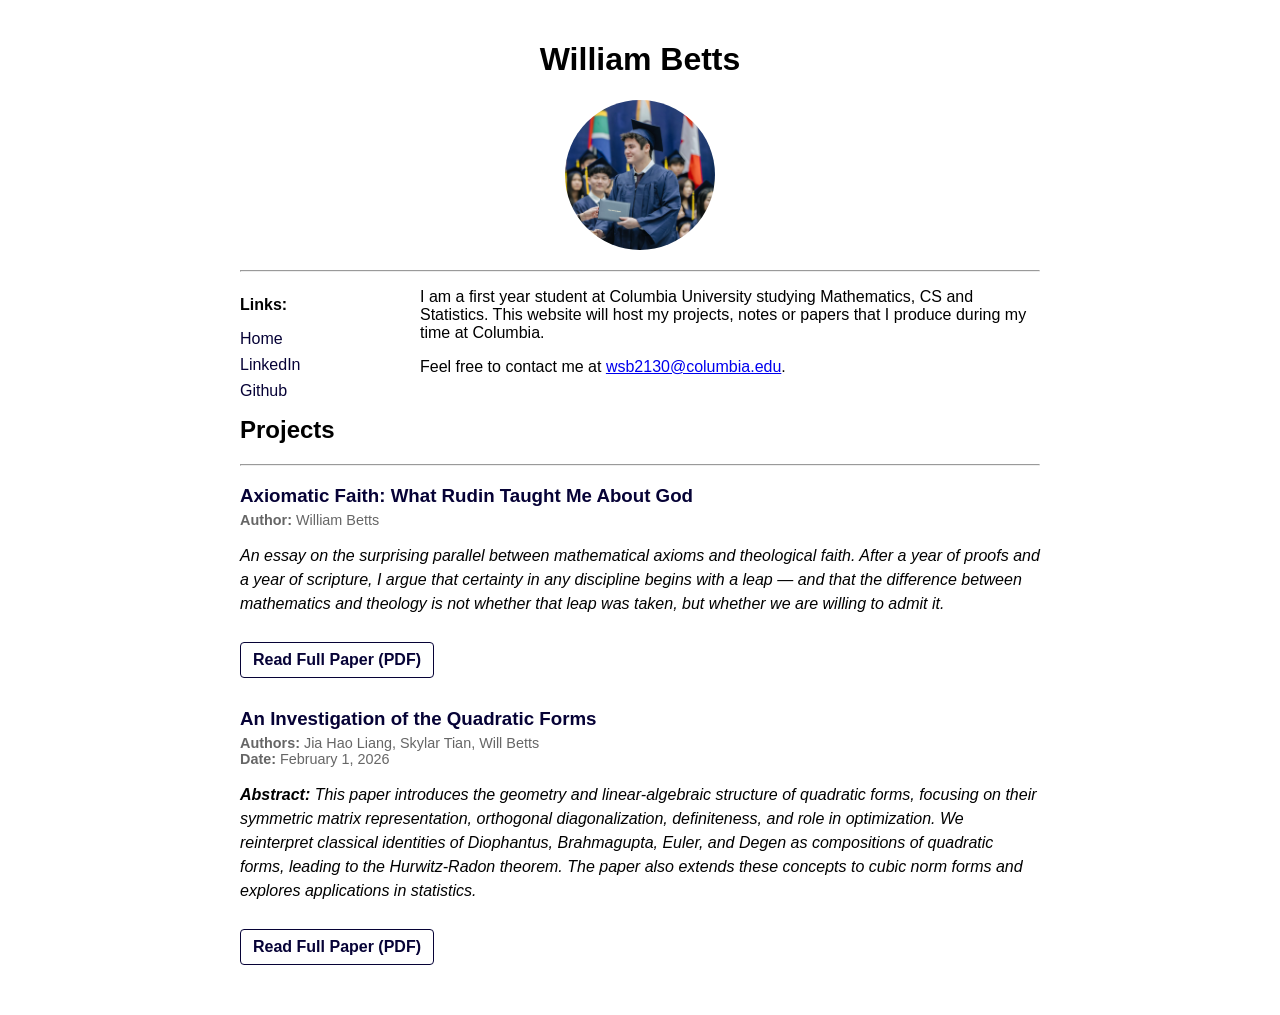
==== index.html @ 6b441ccb "fixed bugs" ====
<!DOCTYPE html>
<html lang="en">
<head>
  <meta charset="UTF-8">
  <title>William Betts</title>
  <link rel="stylesheet" href="style.css">
</head>
<body>
  <div class="container">
    <h1>William Betts</h1>

    <img src="me.jpg" alt="Photo of William Betts" class="profile-photo">

    <hr>

    <div class="links">
      <p><strong>Links:</strong></p>
      <ul>
        <li><a href="index.html">Home</a></li>
        <li><a href="https://www.linkedin.com/in/williamshilunbetts" target="_blank" rel="noopener noreferrer">LinkedIn</a></li>
        <li><a href="https://github.com/WillBetts22" target="_blank" rel="noopener noreferrer">Github</a></li>
      </ul>
    </div>

    <div class="about">
      <p>I am a first year student at Columbia University studying Mathematics, CS and Statistics.
      This website will host my projects, notes or papers that I produce during my time at Columbia.</p>
      <p>Feel free to contact me at <a href="mailto:wsb2130@columbia.edu">wsb2130@columbia.edu</a>.</p>
    </div>

    <div class="projects">
      <h2>Projects</h2>
      <hr>

      <div class="project-item">
        <h3>Axiomatic Faith: What Rudin Taught Me About God</h3>
        <p class="meta">
          <strong>Author:</strong> William Betts
        </p>
        <p class="abstract">
          An essay on the surprising parallel between mathematical axioms and theological faith. After a year of proofs and a year of scripture, I argue that certainty in any discipline begins with a leap — and that the difference between mathematics and theology is not whether that leap was taken, but whether we are willing to admit it.
        </p>
        <a href="Math%20%26%20Theology%20Paper.pdf" target="_blank" class="pdf-link">Read Full Paper (PDF)</a>
      </div>

      <div class="project-item">
        <h3>An Investigation of the Quadratic Forms</h3>
        <p class="meta">
          <strong>Authors:</strong> Jia Hao Liang, Skylar Tian, Will Betts <br>
          <strong>Date:</strong> February 1, 2026
        </p>
        <p class="abstract">
          <strong>Abstract:</strong> This paper introduces the geometry and linear-algebraic structure of quadratic forms,
          focusing on their symmetric matrix representation, orthogonal diagonalization, definiteness, and role
          in optimization. We reinterpret classical identities of Diophantus, Brahmagupta, Euler,
          and Degen as compositions of quadratic forms, leading to the Hurwitz-Radon theorem. The paper also extends these concepts to cubic norm forms and explores applications in statistics.
        </p>
        <a href="Honors_Math_Project.pdf" target="_blank" class="pdf-link">Read Full Paper (PDF)</a>
      </div>
    </div>
  </div>
</body>
</html>
---- style.css ----
body {
  font-family: Arial, sans-serif;
  background-color: #ffffff;
  color: #000000;
  margin: 0;
  padding: 0;
}

.container {
  max-width: 800px;
  margin: 0 auto;
  padding: 20px;
}

h1 {
  text-align: center;
}

.profile-photo {
  display: block;
  margin: 0 auto 20px;
  width: 150px;
  height: 150px;
  object-fit: cover;
  border-radius: 50%;
}

.links {
  float: left;
  width: 150px;
}

.links ul {
  list-style-type: none;
  padding: 0;
}

.links li {
  margin-bottom: 8px;
}

.links a {
  text-decoration: none;
  color: rgb(6, 2, 54);
}

.about {
  margin-left: 180px;
}

/* Projects Section */

.projects {
  clear: both;
  margin-top: 40px;
}

.project-item {
  margin-bottom: 30px;
}

.project-item h3 {
  margin-bottom: 5px;
  color: rgb(6, 2, 54);
}

.project-item .meta {
  font-size: 0.9em;
  color: #666;
  margin-top: 0;
  margin-bottom: 10px;
}

.project-item .abstract {
  font-style: italic;
  line-height: 1.5;
}

.pdf-link {
  display: inline-block;
  margin-top: 10px;
  color: rgb(6, 2, 54);
  font-weight: bold;
  text-decoration: none;
  border: 1px solid rgb(6, 2, 54);
  padding: 8px 12px;
  border-radius: 4px;
  transition: background-color 0.3s, color 0.3s;
}

.pdf-link:hover {
  background-color: rgb(6, 2, 54);
  color: #ffffff;
}
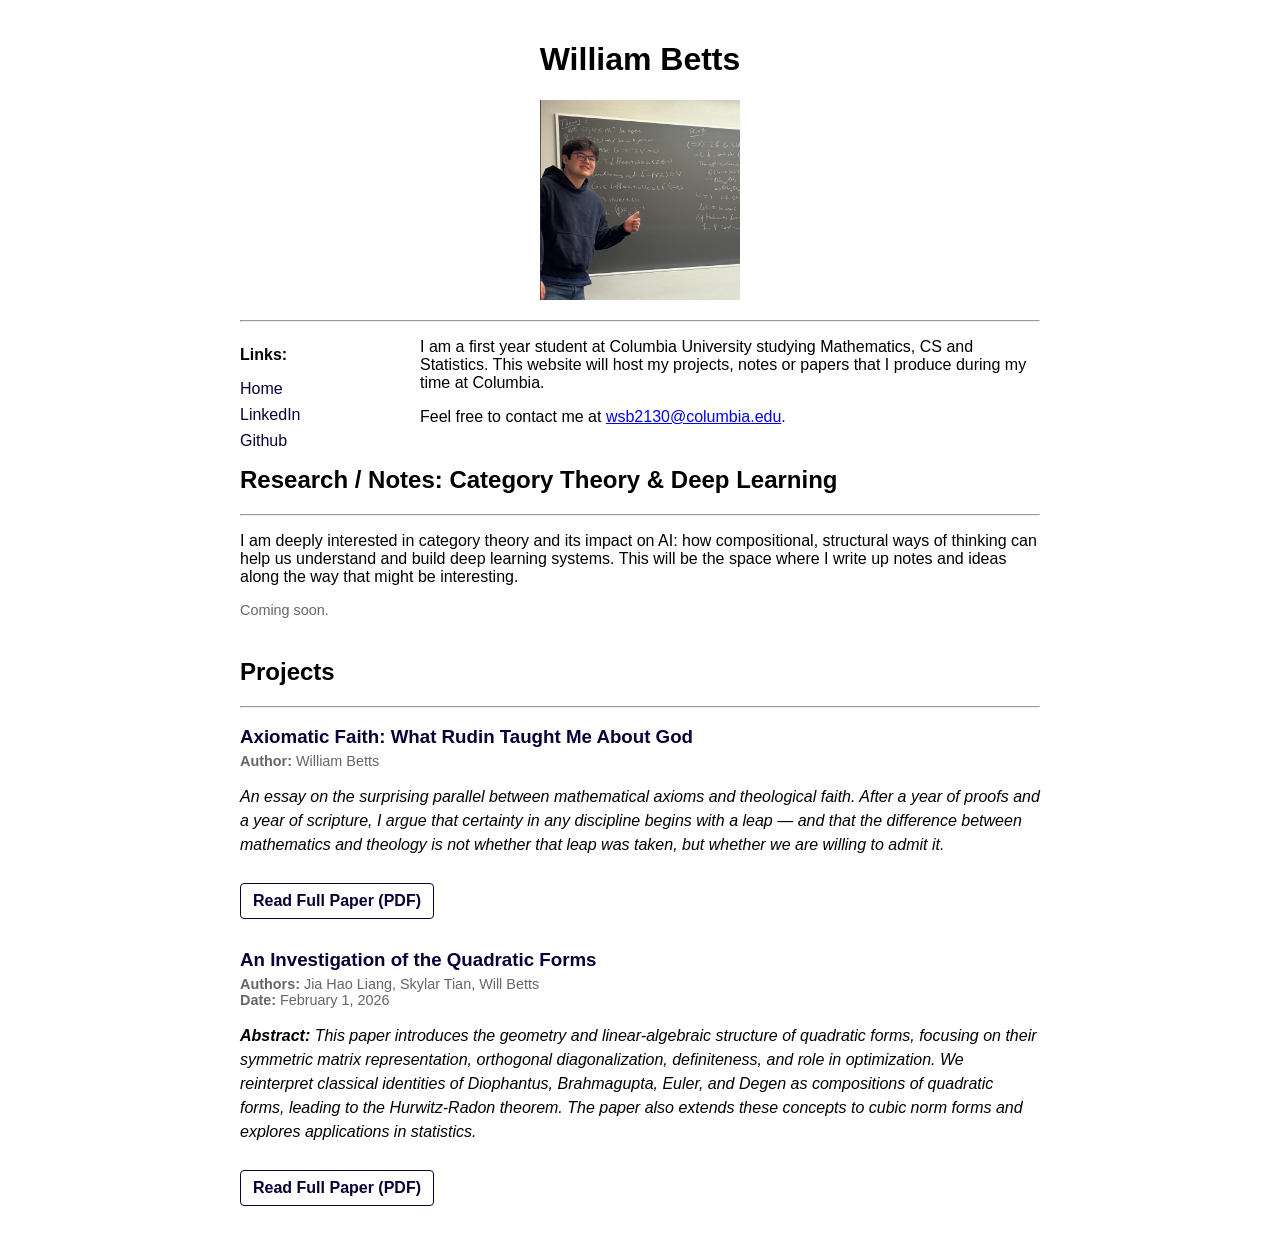
==== commit d5764f37: "Use introphoto as square profile photo; add category theory & deep learning research section Co-Auth" ====
--- a/index.html
+++ b/index.html
@@ -9,7 +9,7 @@
   <div class="container">
     <h1>William Betts</h1>
 
-    <img src="me.jpg" alt="Photo of William Betts" class="profile-photo">
+    <img src="introphoto.png" alt="Photo of William Betts" class="profile-photo">
 
     <hr>
 
@@ -26,6 +26,15 @@
       <p>I am a first year student at Columbia University studying Mathematics, CS and Statistics.
       This website will host my projects, notes or papers that I produce during my time at Columbia.</p>
       <p>Feel free to contact me at <a href="mailto:wsb2130@columbia.edu">wsb2130@columbia.edu</a>.</p>
+    </div>
+
+    <div class="research">
+      <h2>Research / Notes: Category Theory &amp; Deep Learning</h2>
+      <hr>
+      <p>I am deeply interested in category theory and its impact on AI: how compositional, structural
+      ways of thinking can help us understand and build deep learning systems. This will be the space
+      where I write up notes and ideas along the way that might be interesting.</p>
+      <p class="meta">Coming soon.</p>
     </div>
 
     <div class="projects">
--- a/style.css
+++ b/style.css
@@ -19,10 +19,10 @@
 .profile-photo {
   display: block;
   margin: 0 auto 20px;
-  width: 150px;
-  height: 150px;
+  width: 200px;
+  height: 200px;
   object-fit: cover;
-  border-radius: 50%;
+  object-position: left center;
 }
 
 .links {
@@ -46,6 +46,18 @@
 
 .about {
   margin-left: 180px;
+}
+
+/* Research Section */
+
+.research {
+  clear: both;
+  margin-top: 40px;
+}
+
+.research .meta {
+  font-size: 0.9em;
+  color: #666;
 }
 
 /* Projects Section */
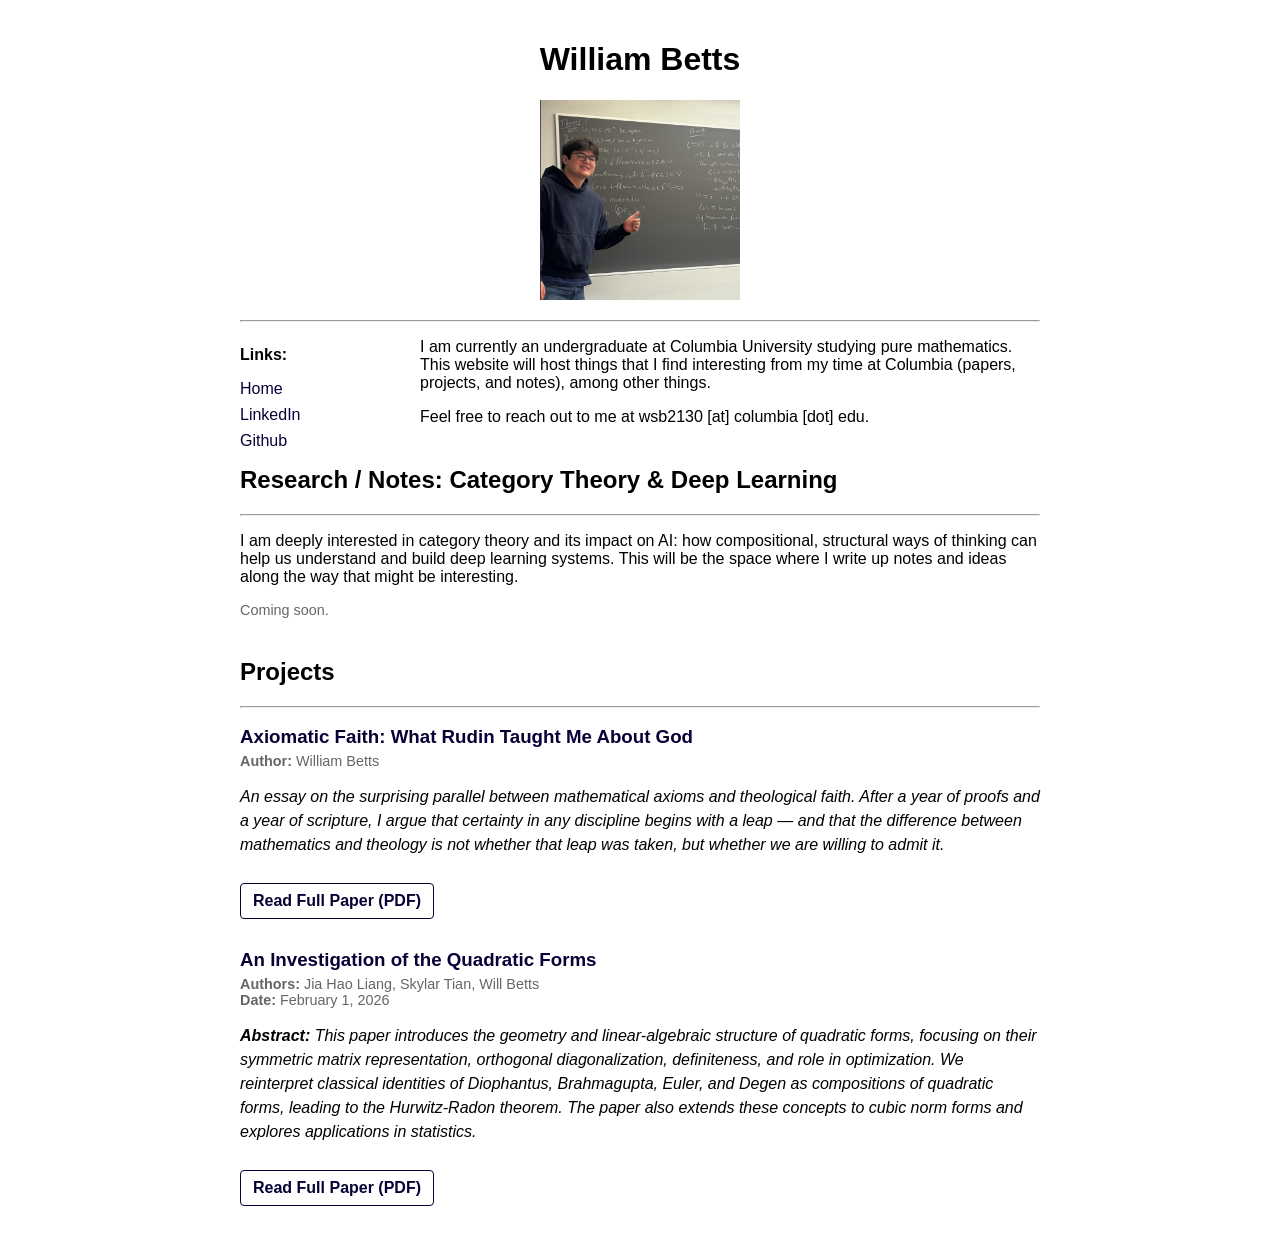
==== commit 4d52e759: "Update intro text Co-Authored-By: Claude Opus 5.5 <noreply@anthropic.com>" ====
--- a/index.html
+++ b/index.html
@@ -23,9 +23,9 @@
     </div>
 
     <div class="about">
-      <p>I am a first year student at Columbia University studying Mathematics, CS and Statistics.
-      This website will host my projects, notes or papers that I produce during my time at Columbia.</p>
-      <p>Feel free to contact me at <a href="mailto:wsb2130@columbia.edu">wsb2130@columbia.edu</a>.</p>
+      <p>I am currently an undergraduate at Columbia University studying pure mathematics.
+      This website will host things that I find interesting from my time at Columbia (papers, projects, and notes), among other things.</p>
+      <p>Feel free to reach out to me at wsb2130 [at] columbia [dot] edu.</p>
     </div>
 
     <div class="research">
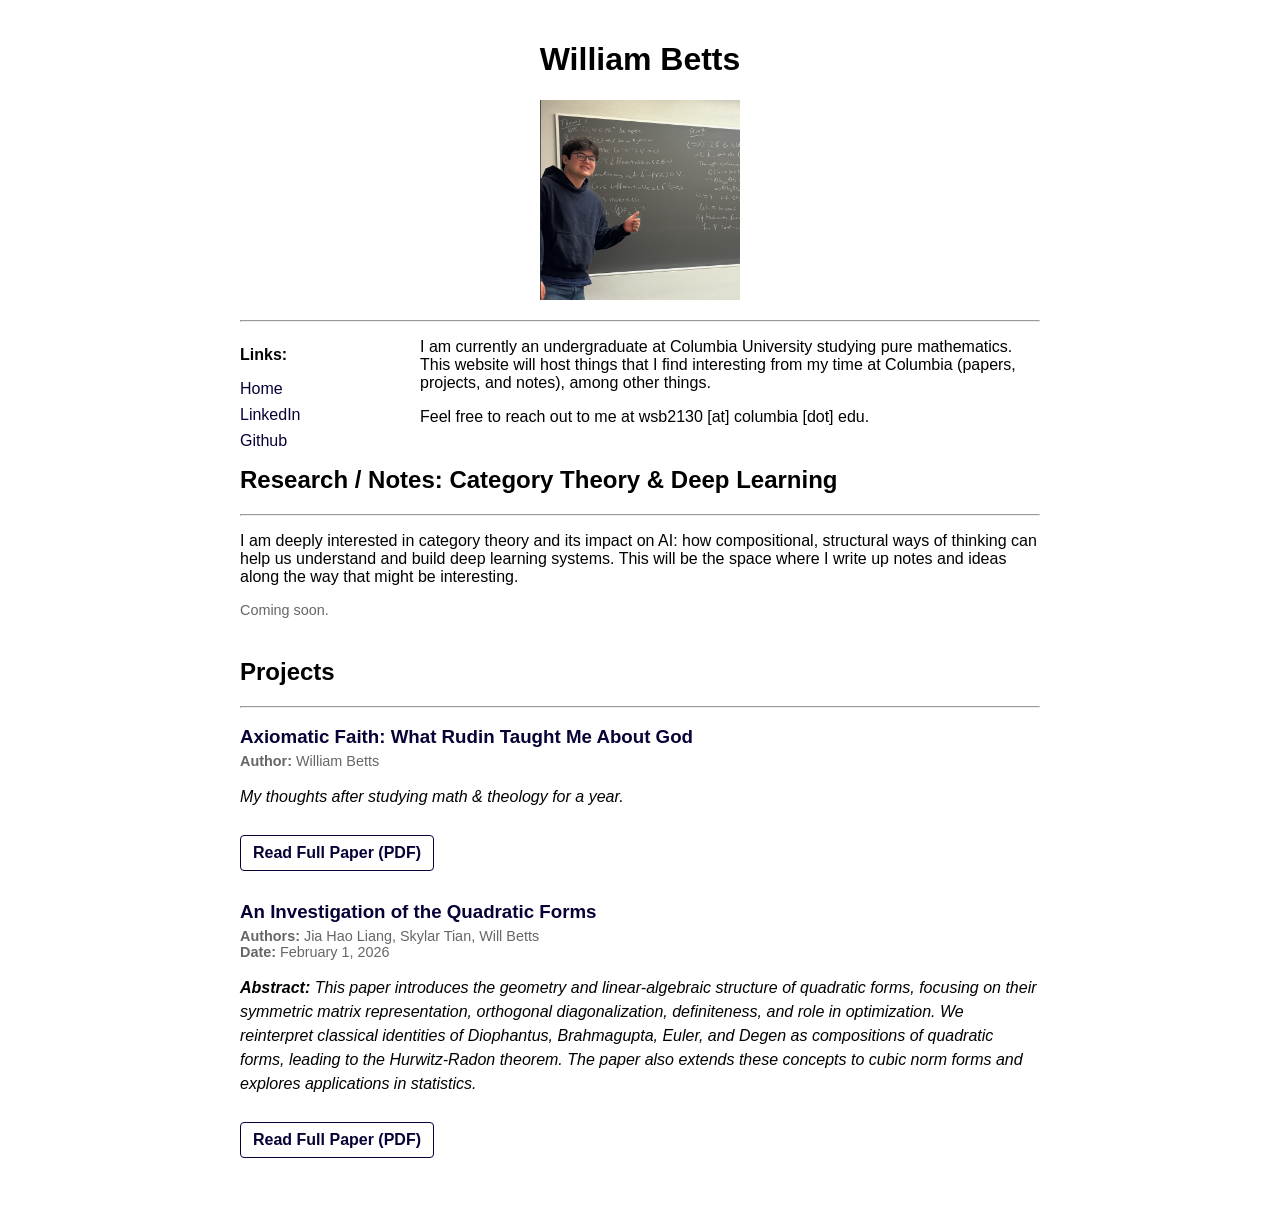
==== commit 6561fbb6: "Update Rudin paper abstract Co-Authored-By: Claude Opus 5.5 <noreply@anthropic.com>" ====
--- a/index.html
+++ b/index.html
@@ -47,7 +47,7 @@
           <strong>Author:</strong> William Betts
         </p>
         <p class="abstract">
-          An essay on the surprising parallel between mathematical axioms and theological faith. After a year of proofs and a year of scripture, I argue that certainty in any discipline begins with a leap — and that the difference between mathematics and theology is not whether that leap was taken, but whether we are willing to admit it.
+          My thoughts after studying math &amp; theology for a year.
         </p>
         <a href="Math%20%26%20Theology%20Paper.pdf" target="_blank" class="pdf-link">Read Full Paper (PDF)</a>
       </div>
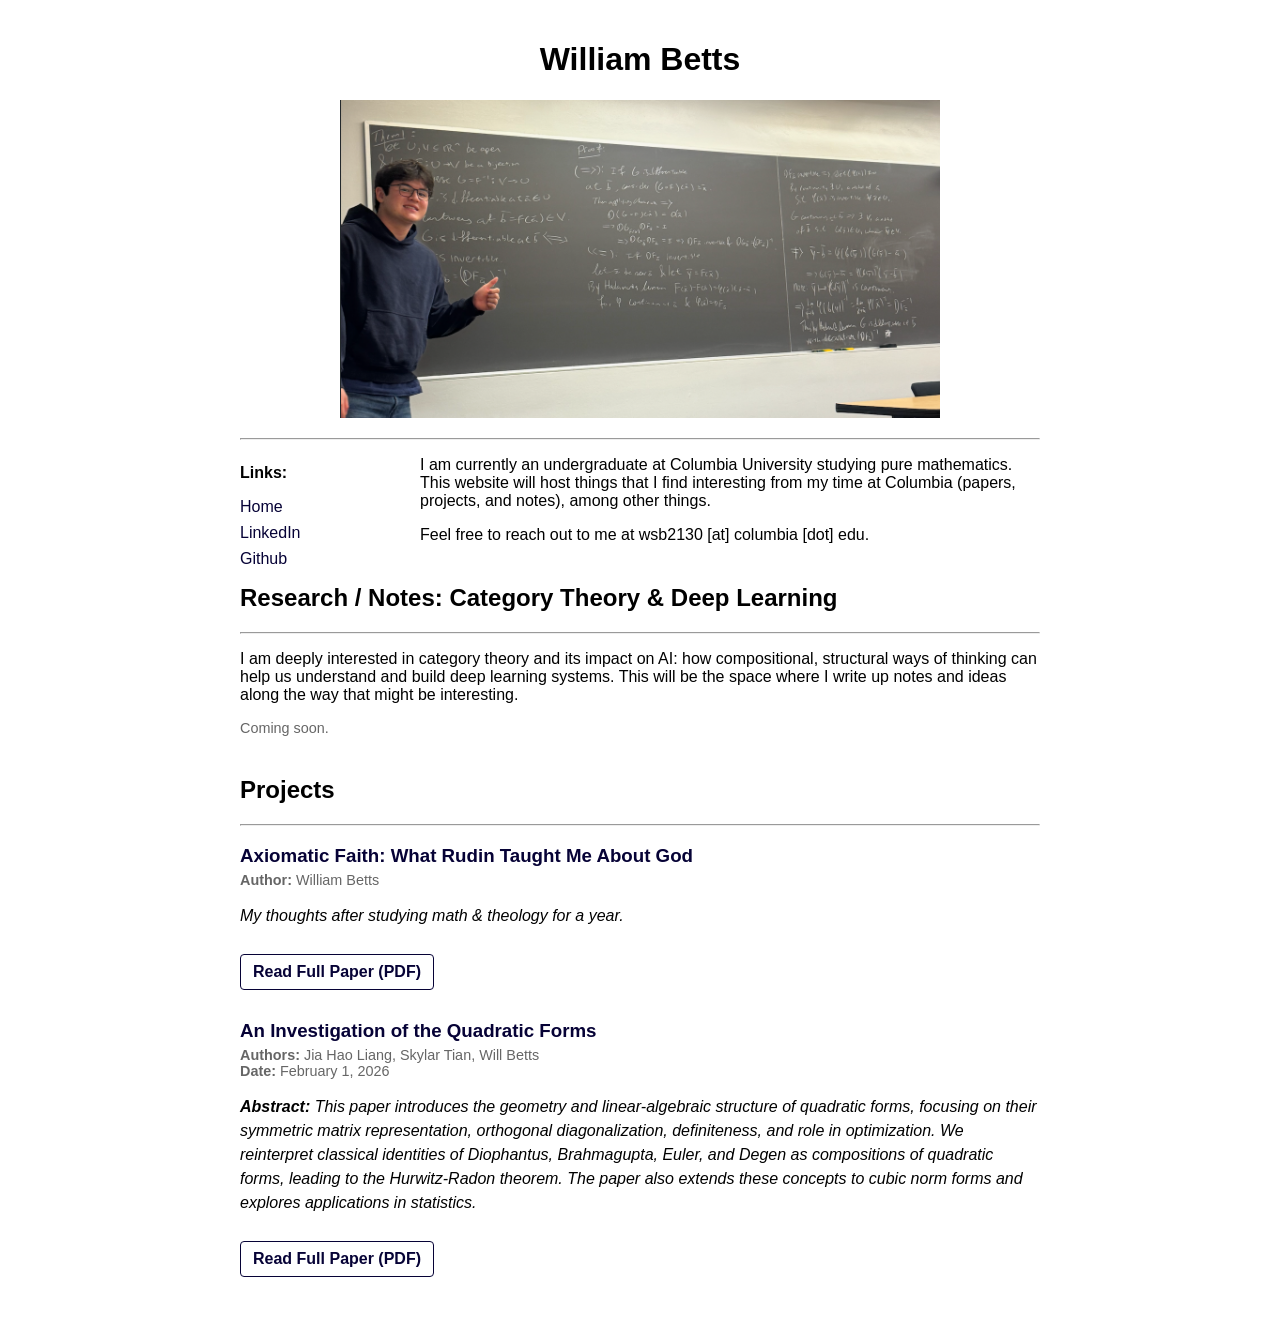
==== commit e40f80e7: "Show full rectangular profile photo; bust stylesheet cache Co-Authored-By: Claude Opus 5.5 <noreply@" ====
--- a/index.html
+++ b/index.html
@@ -3,7 +3,7 @@
 <head>
   <meta charset="UTF-8">
   <title>William Betts</title>
-  <link rel="stylesheet" href="style.css">
+  <link rel="stylesheet" href="style.css?v=2">
 </head>
 <body>
   <div class="container">
--- a/style.css
+++ b/style.css
@@ -19,10 +19,9 @@
 .profile-photo {
   display: block;
   margin: 0 auto 20px;
-  width: 200px;
-  height: 200px;
-  object-fit: cover;
-  object-position: left center;
+  width: 100%;
+  max-width: 600px;
+  height: auto;
 }
 
 .links {
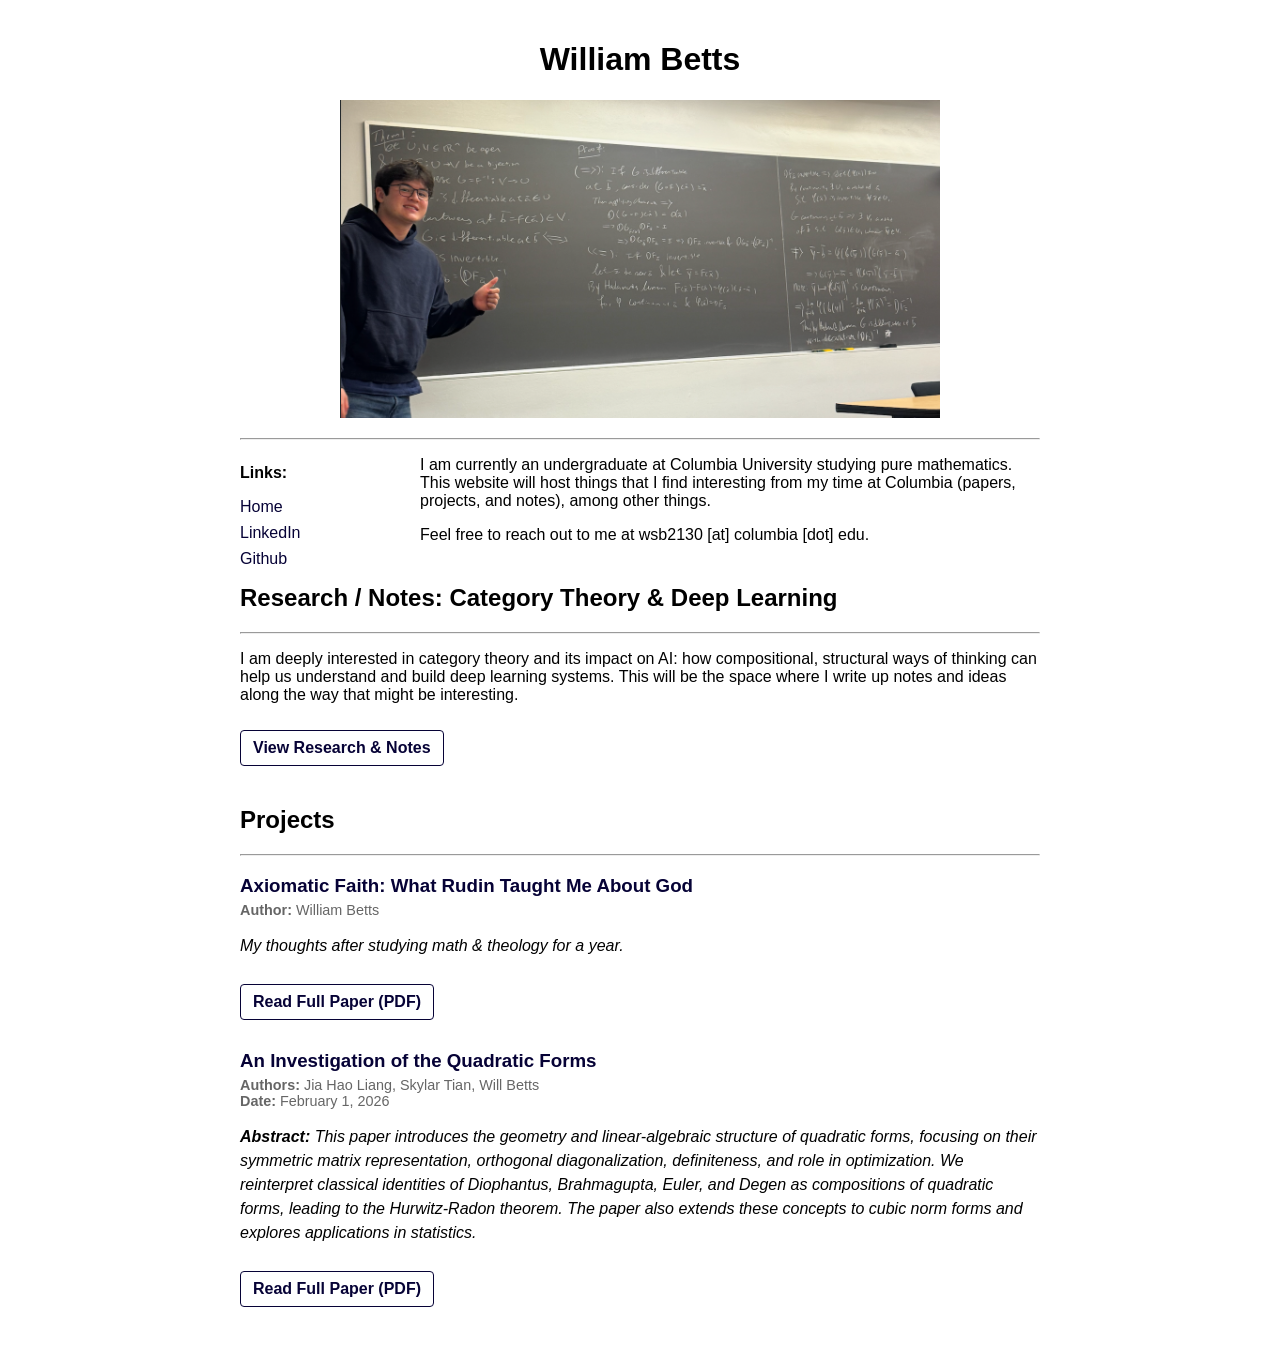
==== commit 6a1f38e6: "Add category theory & deep learning page with proposal and notes Co-Authored-By: Claude Opus 5.5 <no" ====
--- a/index.html
+++ b/index.html
@@ -3,7 +3,7 @@
 <head>
   <meta charset="UTF-8">
   <title>William Betts</title>
-  <link rel="stylesheet" href="style.css?v=2">
+  <link rel="stylesheet" href="style.css?v=3">
 </head>
 <body>
   <div class="container">
@@ -29,12 +29,12 @@
     </div>
 
     <div class="research">
-      <h2>Research / Notes: Category Theory &amp; Deep Learning</h2>
+      <h2><a href="category-theory.html">Research / Notes: Category Theory &amp; Deep Learning</a></h2>
       <hr>
       <p>I am deeply interested in category theory and its impact on AI: how compositional, structural
       ways of thinking can help us understand and build deep learning systems. This will be the space
       where I write up notes and ideas along the way that might be interesting.</p>
-      <p class="meta">Coming soon.</p>
+      <a href="category-theory.html" class="pdf-link">View Research &amp; Notes</a>
     </div>
 
     <div class="projects">
--- a/style.css
+++ b/style.css
@@ -54,9 +54,22 @@
   margin-top: 40px;
 }
 
-.research .meta {
-  font-size: 0.9em;
-  color: #666;
+.research h2 a {
+  color: inherit;
+  text-decoration: none;
+}
+
+.research h2 a:hover {
+  text-decoration: underline;
+}
+
+.back-link {
+  color: rgb(6, 2, 54);
+  text-decoration: none;
+}
+
+.section-note {
+  line-height: 1.5;
 }
 
 /* Projects Section */
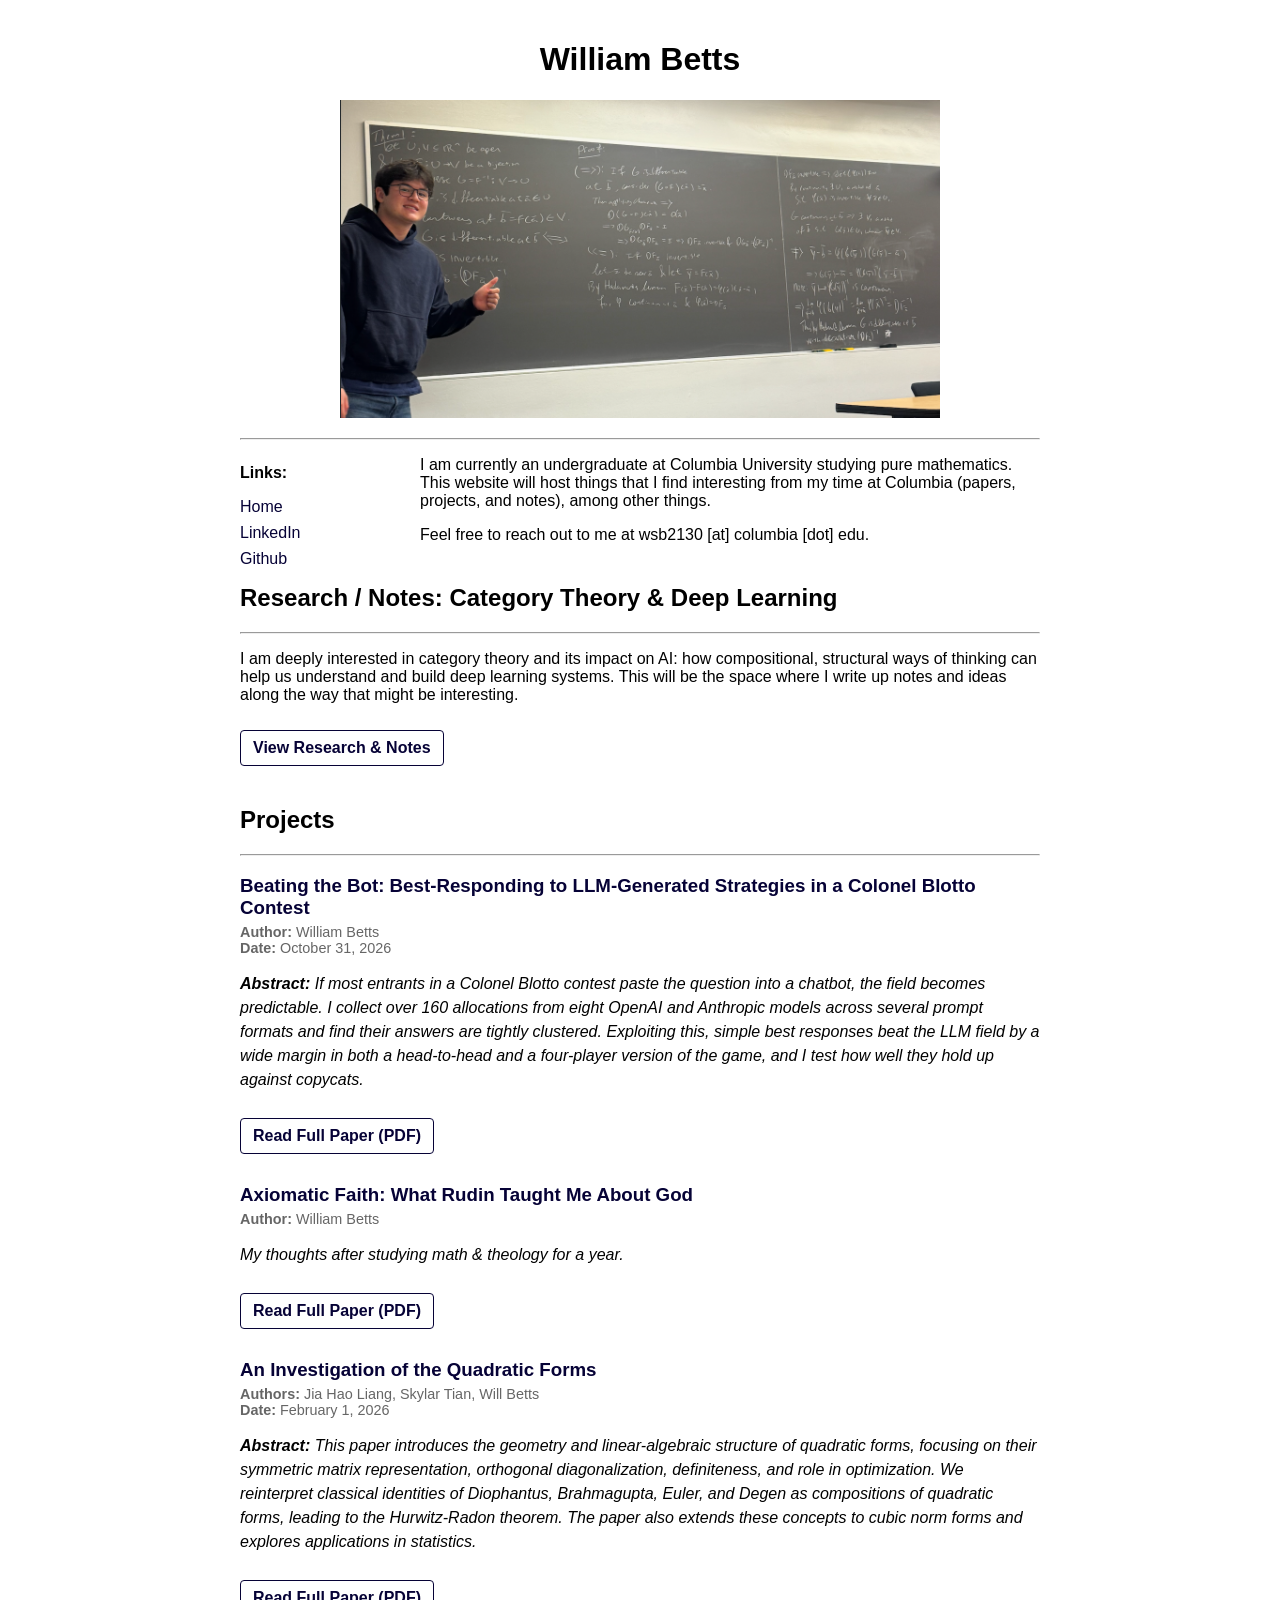
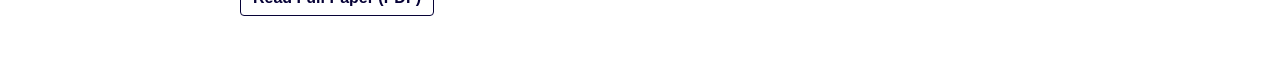
==== commit 2acdd3c2: "Add LLM Blotto best-response paper Co-Authored-By: Claude Opus 5.5 <noreply@anthropic.com>" ====
--- a/index.html
+++ b/index.html
@@ -42,6 +42,22 @@
       <hr>
 
       <div class="project-item">
+        <h3>Beating the Bot: Best-Responding to LLM-Generated Strategies in a Colonel Blotto Contest</h3>
+        <p class="meta">
+          <strong>Author:</strong> William Betts <br>
+          <strong>Date:</strong> October 31, 2026
+        </p>
+        <p class="abstract">
+          <strong>Abstract:</strong> If most entrants in a Colonel Blotto contest paste the question into a chatbot,
+          the field becomes predictable. I collect over 160 allocations from eight OpenAI and Anthropic models across
+          several prompt formats and find their answers are tightly clustered. Exploiting this, simple best responses
+          beat the LLM field by a wide margin in both a head-to-head and a four-player version of the game, and I
+          test how well they hold up against copycats.
+        </p>
+        <a href="LLM_Blotto_Best_Response.pdf" target="_blank" class="pdf-link">Read Full Paper (PDF)</a>
+      </div>
+
+      <div class="project-item">
         <h3>Axiomatic Faith: What Rudin Taught Me About God</h3>
         <p class="meta">
           <strong>Author:</strong> William Betts
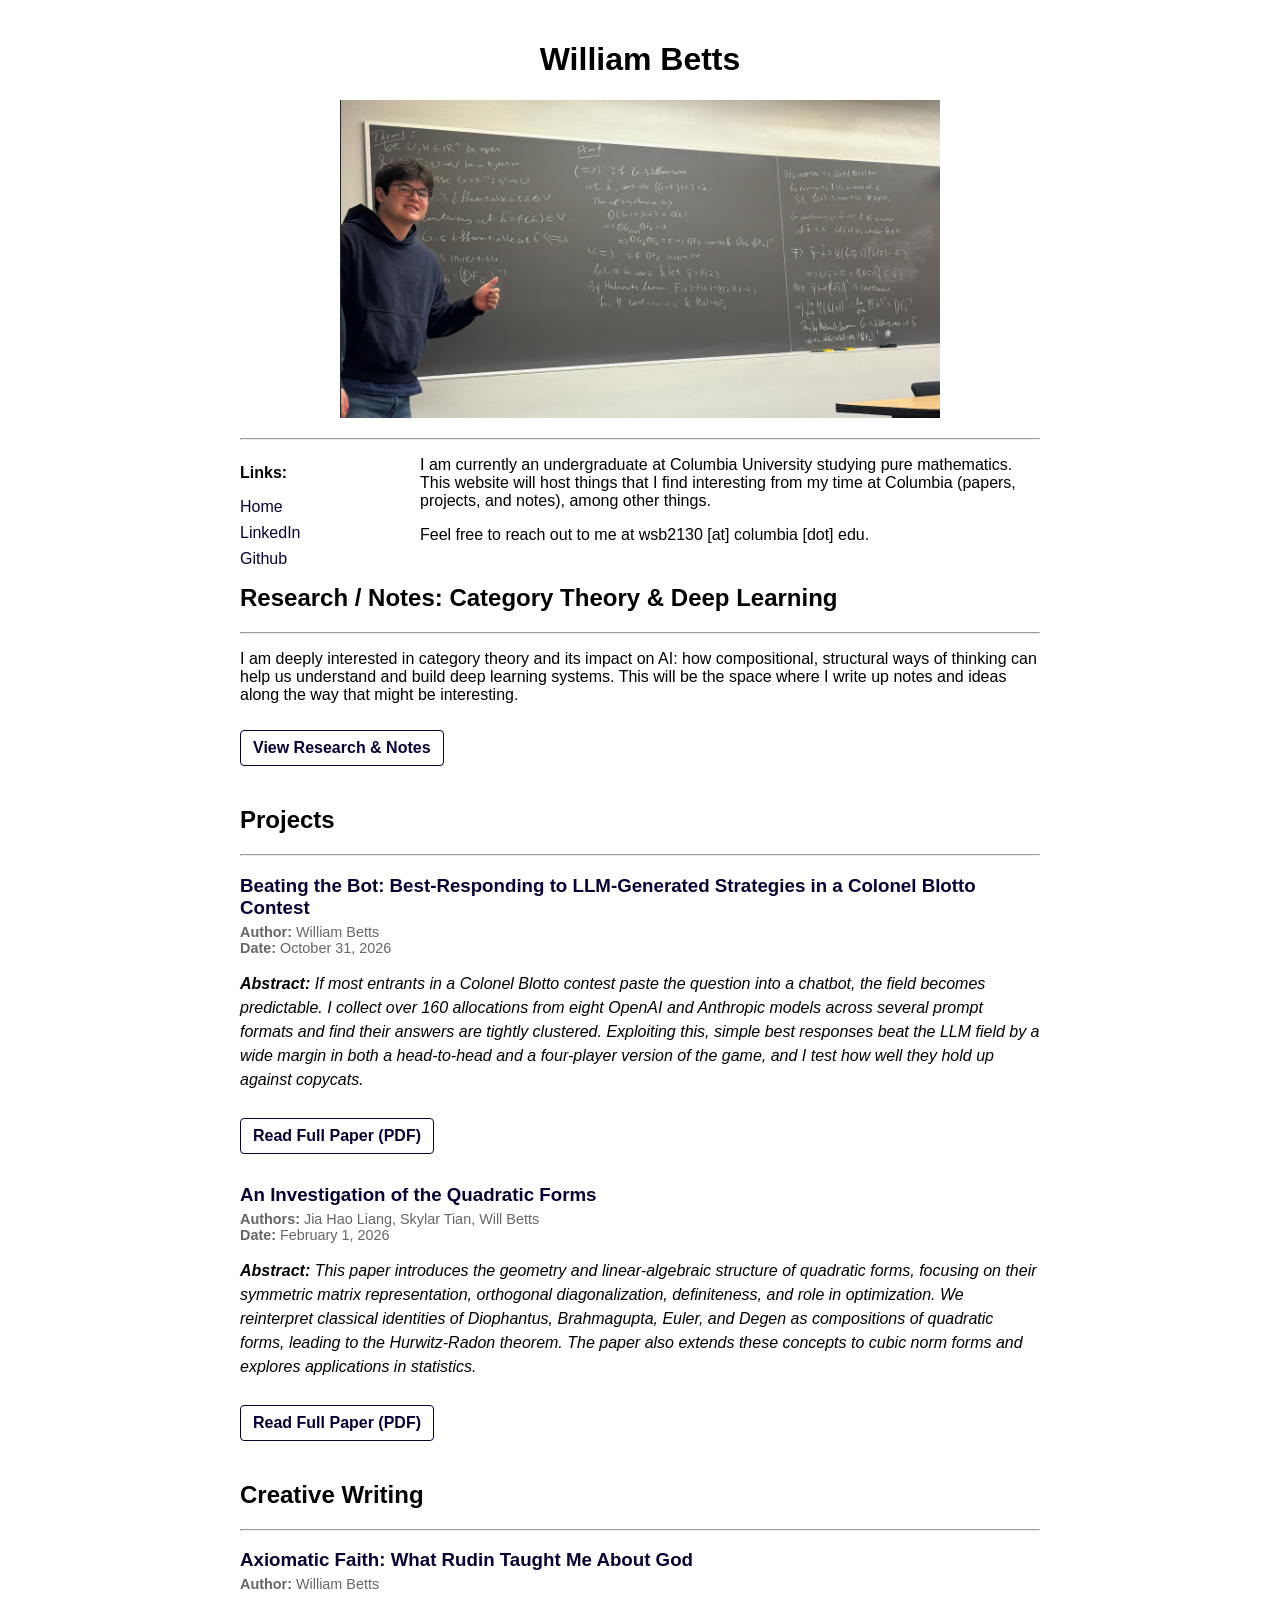
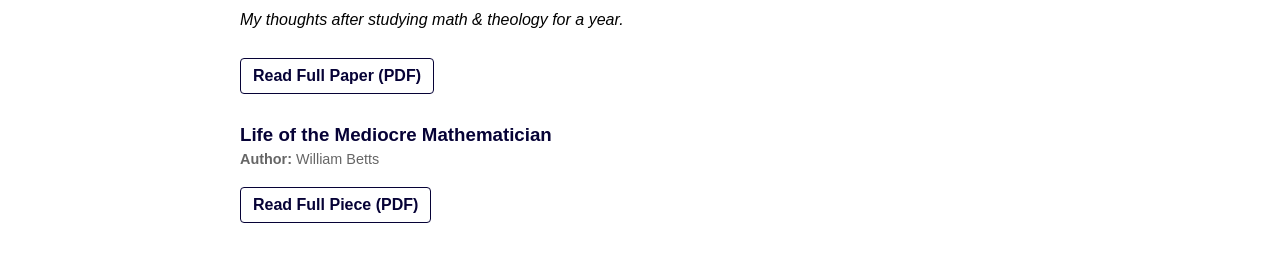
==== commit 33dd6c2f: "new stuff" ====
--- a/index.html
+++ b/index.html
@@ -58,17 +58,6 @@
       </div>
 
       <div class="project-item">
-        <h3>Axiomatic Faith: What Rudin Taught Me About God</h3>
-        <p class="meta">
-          <strong>Author:</strong> William Betts
-        </p>
-        <p class="abstract">
-          My thoughts after studying math &amp; theology for a year.
-        </p>
-        <a href="Math%20%26%20Theology%20Paper.pdf" target="_blank" class="pdf-link">Read Full Paper (PDF)</a>
-      </div>
-
-      <div class="project-item">
         <h3>An Investigation of the Quadratic Forms</h3>
         <p class="meta">
           <strong>Authors:</strong> Jia Hao Liang, Skylar Tian, Will Betts <br>
@@ -83,6 +72,29 @@
         <a href="Honors_Math_Project.pdf" target="_blank" class="pdf-link">Read Full Paper (PDF)</a>
       </div>
     </div>
+    <div class="projects">
+      <h2>Creative Writing</h2>
+      <hr>
+
+      <div class="project-item">
+        <h3>Axiomatic Faith: What Rudin Taught Me About God</h3>
+        <p class="meta">
+          <strong>Author:</strong> William Betts
+        </p>
+        <p class="abstract">
+          My thoughts after studying math &amp; theology for a year.
+        </p>
+        <a href="Math%20%26%20Theology%20Paper.pdf" target="_blank" class="pdf-link">Read Full Paper (PDF)</a>
+      </div>
+
+      <div class="project-item">
+        <h3>Life of the Mediocre Mathematician</h3>
+        <p class="meta">
+          <strong>Author:</strong> William Betts
+        </p>
+        <a href="Life_of_the_Mediocre_Mathematician.pdf" target="_blank" class="pdf-link">Read Full Piece (PDF)</a>
+      </div>
+    </div>
   </div>
 </body>
 </html>
